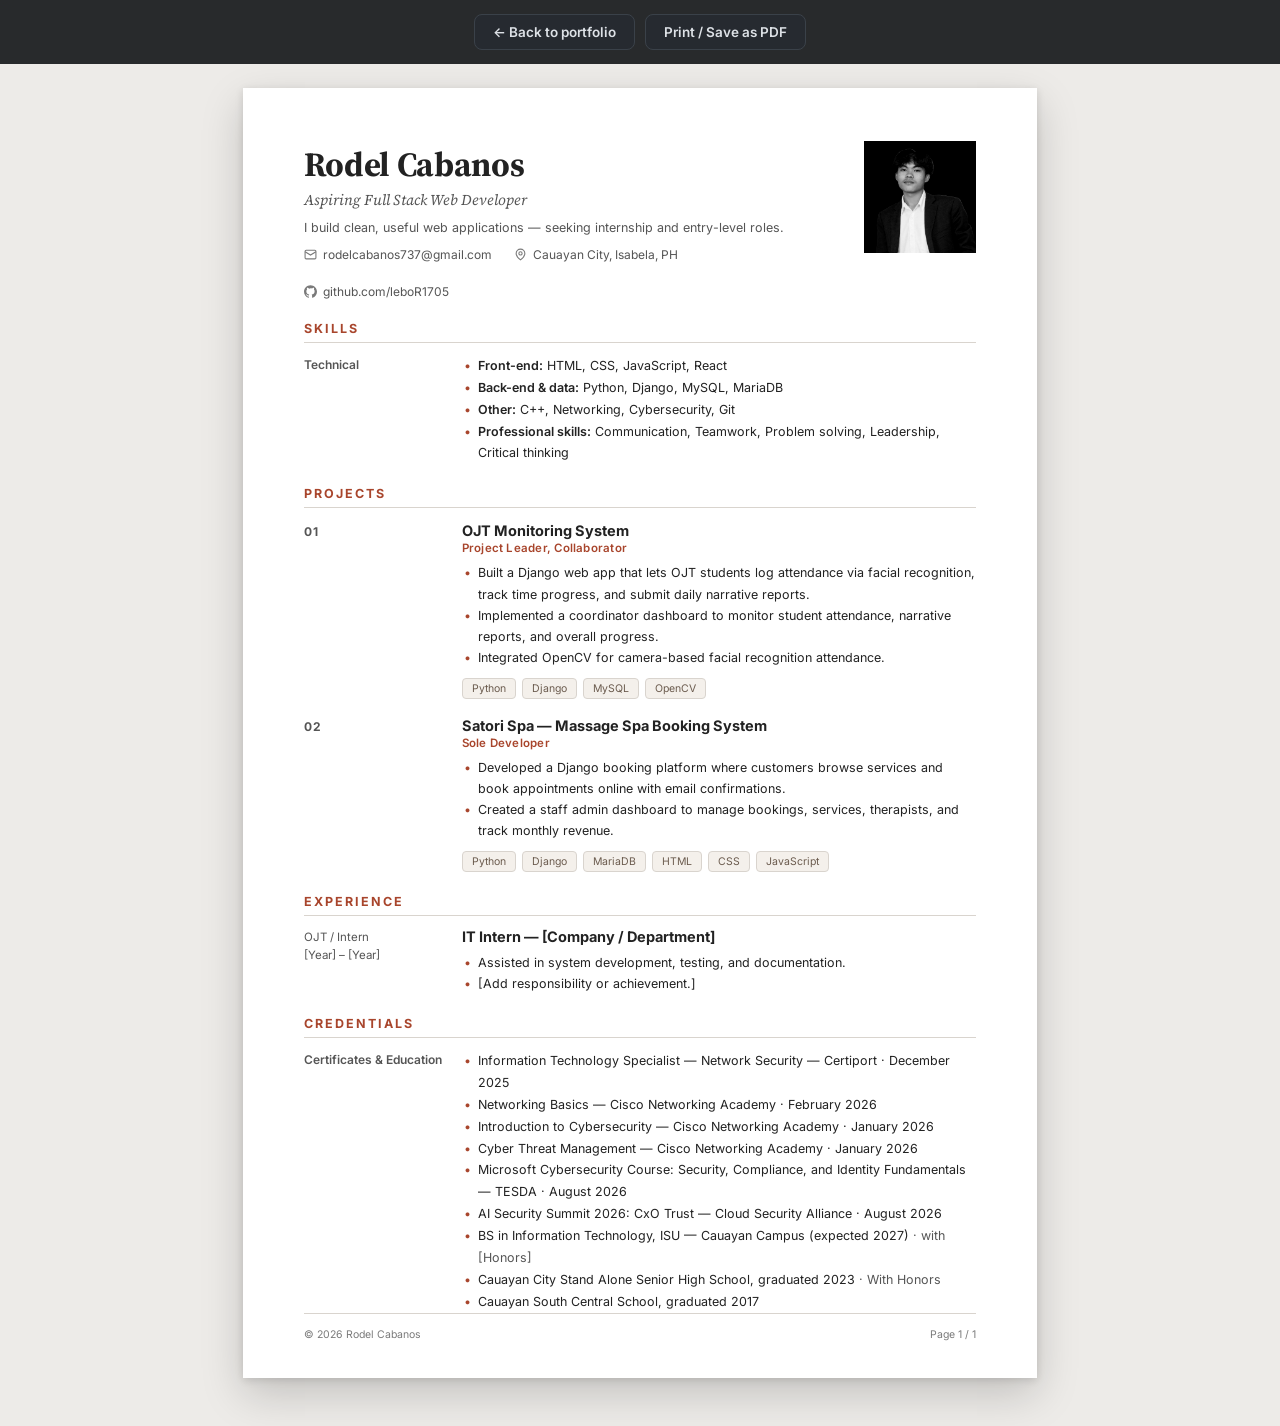
==== resume.html @ 364a410e "resume and so on" ====
<!DOCTYPE html>
<html lang="en">
<head>
<meta charset="UTF-8">
<title>Rodel Cabanos — Resume</title>
<meta name="robots" content="noindex">
<link rel="preconnect" href="https://fonts.googleapis.com">
<link rel="preconnect" href="https://fonts.gstatic.com" crossorigin>
<link href="https://fonts.googleapis.com/css2?family=Source+Serif+4:opsz,wght@8..60,600;8..60,700&family=Inter:wght@400;500;600;700&display=swap" rel="stylesheet">
<style>
  :root{
    --paper:#FFFFFF;
    --ink:#222222;
    --soft:#555555;
    --faint:#7A7A7A;
    --line:#D9D4CE;
    --accent:#A8452C;
    --chip-bg:#F4F0EB;
    --chip-ink:#6B5B4E;
  }
  *{margin:0; padding:0; box-sizing:border-box;}
  body{
    background:#EDEBE8;
    font-family:'Inter', Arial, sans-serif;
    color:var(--ink);
    -webkit-print-color-adjust:exact; print-color-adjust:exact;
  }

  /* ---------- toolbar (screen only) ---------- */
  .toolbar{
    position:sticky; top:0; z-index:10;
    display:flex; justify-content:center; gap:10px;
    padding:14px; background:rgba(23,25,28,.92); backdrop-filter:blur(6px);
  }
  .toolbar a, .toolbar button{
    font-family:'Inter', sans-serif; font-size:13.5px; font-weight:600;
    color:#DDE1E6; background:#262A30; border:1px solid #3A4149;
    padding:9px 18px; border-radius:8px; cursor:pointer; text-decoration:none;
    transition:border-color .2s ease, background .2s ease;
  }
  .toolbar a:hover, .toolbar button:hover{border-color:#7FA8D9; color:#FFFFFF;}

  /* ---------- paper ---------- */
  .paper{
    width:210mm; min-height:297mm; margin:24px auto 48px;
    background:var(--paper);
    box-shadow:0 2px 8px rgba(0,0,0,.12), 0 16px 40px rgba(0,0,0,.18);
    padding:14mm 16mm 10mm;
    display:flex; flex-direction:column;
  }

  /* ---------- header ---------- */
  .head{display:flex; justify-content:space-between; align-items:flex-start; gap:24px;}
  .head h1{
    font-family:'Source Serif 4', Georgia, serif;
    font-size:34px; font-weight:700; letter-spacing:-.01em;
  }
  .head .subtitle{
    font-family:'Source Serif 4', Georgia, serif;
    font-style:italic; font-size:15px; color:var(--soft); margin-top:2px;
  }
  .head .pitch{font-size:12.5px; color:var(--soft); margin-top:10px; max-width:88ch;}
  .head img{
    width:112px; height:112px; object-fit:cover;
    filter:grayscale(1) contrast(1.05);
  }
  .contact-row{
    display:flex; flex-wrap:wrap; gap:22px; margin-top:12px;
    font-size:12px; color:var(--soft);
  }
  .contact-row span{display:inline-flex; align-items:center; gap:6px;}
  .contact-row svg{width:13px; height:13px; color:var(--faint);}
  .contact-row a{color:var(--soft); text-decoration:none;}
  .contact-row a:hover{color:var(--accent);}

  /* ---------- sections ---------- */
  section{margin-top:22px;}
  h2{
    font-size:12.5px; font-weight:700; letter-spacing:.16em;
    text-transform:uppercase; color:var(--accent);
    padding-bottom:6px; border-bottom:1px solid var(--line);
  }
  .grid{display:grid; grid-template-columns:140px 1fr; gap:0 18px; margin-top:12px;}
  .grid .side{font-size:12px; font-weight:600; color:var(--soft); padding-top:2px;}

  /* skills */
  .skills li{
    list-style:none; position:relative; padding-left:16px;
    font-size:12.5px; line-height:1.75; color:var(--ink);
  }
  .skills li::before{
    content:"•"; position:absolute; left:2px; color:var(--accent);
  }
  .skills b{font-weight:600;}

  /* projects */
  .entry{margin-bottom:18px;}
  .entry:last-child{margin-bottom:0;}
  .proj-num{font-size:12px; font-weight:700; letter-spacing:.08em; color:var(--soft); padding-top:2px;}
  .entry h3{font-size:14.5px; font-weight:700;}
  .entry .role{font-size:11.5px; color:var(--accent); font-weight:600; margin-top:2px; letter-spacing:.02em;}
  .entry ul{margin-top:7px;}
  .entry li{
    list-style:none; position:relative; padding-left:16px;
    font-size:12.5px; line-height:1.7; color:var(--ink);
  }
  .entry li::before{content:"•"; position:absolute; left:2px; color:var(--accent);}
  .chips{display:flex; flex-wrap:wrap; gap:6px; margin-top:9px;}
  .chip{
    font-size:10.5px; color:var(--chip-ink); background:var(--chip-bg);
    border:1px solid var(--line); border-radius:4px; padding:3px 9px;
  }

  /* experience */
  .exp-side{font-size:11.5px; color:var(--soft); line-height:1.6;}

  /* credentials */
  .cred li{
    list-style:none; position:relative; padding-left:16px;
    font-size:12.5px; line-height:1.75;
  }
  .cred li::before{content:"•"; position:absolute; left:2px; color:var(--accent);}
  .cred span{color:var(--soft);}

  /* footer */
  .foot{
    margin-top:auto; padding-top:14px; border-top:1px solid var(--line);
    display:flex; justify-content:space-between;
    font-size:10.5px; color:var(--faint);
  }

  /* ---------- print ---------- */
  @media print{
    body{background:#FFFFFF;}
    .toolbar{display:none;}
    .paper{
      width:auto; min-height:auto; margin:0; box-shadow:none;
      padding:0;
    }
    @page{size:A4; margin:14mm 16mm 12mm;}
    section{break-inside:avoid;}
  }
  @media screen and (max-width:820px){
    .paper{width:100%; min-height:auto; margin:0;}
    .head{flex-direction:column-reverse;}
    .grid{grid-template-columns:1fr;}
    .grid .side{margin-bottom:4px;}
    .proj-num{display:none;}
  }
</style>
</head>
<body>

<div class="toolbar">
  <a href="index.html">← Back to portfolio</a>
  <button type="button" onclick="window.print()">Print / Save as PDF</button>
</div>

<div class="paper">

  <!-- HEADER -->
  <header class="head">
    <div>
      <h1>Rodel Cabanos</h1>
      <p class="subtitle">Aspiring Full Stack Web Developer</p>
      <p class="pitch">I build clean, useful web applications — seeking internship and entry-level roles.</p>
      <div class="contact-row">
        <span>
          <svg viewBox="0 0 24 24" fill="none" stroke="currentColor" stroke-width="2"><rect x="2" y="4" width="20" height="16" rx="2"/><path d="m22 7-10 6L2 7"/></svg>
          <a href="mailto:rodelcabanos737@gmail.com">rodelcabanos737@gmail.com</a>
        </span>
        <span>
          <svg viewBox="0 0 24 24" fill="none" stroke="currentColor" stroke-width="2"><path d="M20 10c0 6-8 12-8 12S4 16 4 10a8 8 0 0 1 16 0Z"/><circle cx="12" cy="10" r="3"/></svg>
          Cauayan City, Isabela, PH
        </span>
        <span>
          <svg viewBox="0 0 24 24" fill="currentColor"><path d="M12 .297c-6.63 0-12 5.373-12 12 0 5.303 3.438 9.8 8.205 11.385.6.113.82-.258.82-.577 0-.285-.01-1.04-.015-2.04-3.338.724-4.042-1.61-4.042-1.61C4.422 18.07 3.633 17.7 3.633 17.7c-1.087-.744.084-.729.084-.729 1.205.084 1.838 1.236 1.838 1.236 1.07 1.835 2.809 1.305 3.495.998.108-.776.417-1.305.76-1.605-2.665-.3-5.466-1.332-5.466-5.93 0-1.31.465-2.38 1.235-3.22-.135-.303-.54-1.523.105-3.176 0 0 1.005-.322 3.3 1.23.96.267 1.98.399 3-.405 1.02.006 2.04.138 3 .405 2.28-1.552 3.285-1.23 3.285-1.23.645 1.653.24 2.873.12 3.176.765.84 1.23 1.91 1.23 3.22 0 4.61-2.805 5.625-5.475 5.92.42.36.81 1.096.81 2.22 0 1.606-.015 2.896-.015 3.286 0 .315.21.69.825.57C20.565 22.092 24 17.592 24 12.297c0-6.627-5.373-12-12-12"/></svg>
          <a href="https://github.com/leboR1705" target="_blank" rel="noopener">github.com/leboR1705</a>
        </span>
      </div>
    </div>
    <img src="images/profile.jpg" alt="Rodel Cabanos">
  </header>

  <!-- SKILLS -->
  <section>
    <h2>Skills</h2>
    <div class="grid">
      <div class="side">Technical</div>
      <ul class="skills">
        <li><b>Front-end:</b> HTML, CSS, JavaScript, React</li>
        <li><b>Back-end &amp; data:</b> Python, Django, MySQL, MariaDB</li>
        <li><b>Other:</b> C++, Networking, Cybersecurity, Git</li>
        <li><b>Professional skills:</b> Communication, Teamwork, Problem solving, Leadership, Critical thinking</li>
      </ul>
    </div>
  </section>

  <!-- PROJECTS -->
  <section>
    <h2>Projects</h2>
    <div class="grid" style="margin-top:14px;">
      <div class="proj-num">01</div>
      <div class="entry">
        <h3>OJT Monitoring System</h3>
        <p class="role">Project Leader, Collaborator</p>
        <ul>
          <li>Built a Django web app that lets OJT students log attendance via facial recognition, track time progress, and submit daily narrative reports.</li>
          <li>Implemented a coordinator dashboard to monitor student attendance, narrative reports, and overall progress.</li>
          <li>Integrated OpenCV for camera-based facial recognition attendance.</li>
        </ul>
        <div class="chips">
          <span class="chip">Python</span><span class="chip">Django</span><span class="chip">MySQL</span><span class="chip">OpenCV</span>
        </div>
      </div>
      <div class="proj-num">02</div>
      <div class="entry">
        <h3>Satori Spa — Massage Spa Booking System</h3>
        <p class="role">Sole Developer</p>
        <ul>
          <li>Developed a Django booking platform where customers browse services and book appointments online with email confirmations.</li>
          <li>Created a staff admin dashboard to manage bookings, services, therapists, and track monthly revenue.</li>
        </ul>
        <div class="chips">
          <span class="chip">Python</span><span class="chip">Django</span><span class="chip">MariaDB</span><span class="chip">HTML</span><span class="chip">CSS</span><span class="chip">JavaScript</span>
        </div>
      </div>
    </div>
  </section>

  <!-- EXPERIENCE -->
  <section>
    <h2>Experience</h2>
    <div class="grid" style="margin-top:12px;">
      <div class="exp-side">OJT / Intern<br>[Year] – [Year]</div>
      <div class="entry">
        <h3>IT Intern — [Company / Department]</h3>
        <ul>
          <li>Assisted in system development, testing, and documentation.</li>
          <li>[Add responsibility or achievement.]</li>
        </ul>
      </div>
    </div>
  </section>

  <!-- CREDENTIALS -->
  <section>
    <h2>Credentials</h2>
    <div class="grid" style="margin-top:12px;">
      <div class="side">Certificates &amp; Education</div>
      <ul class="cred">
        <li>Information Technology Specialist — Network Security — Certiport · December 2025</li>
        <li>Networking Basics — Cisco Networking Academy · February 2026</li>
        <li>Introduction to Cybersecurity — Cisco Networking Academy · January 2026</li>
        <li>Cyber Threat Management — Cisco Networking Academy · January 2026</li>
        <li>Microsoft Cybersecurity Course: Security, Compliance, and Identity Fundamentals — TESDA · August 2026</li>
        <li>AI Security Summit 2026: CxO Trust — Cloud Security Alliance · August 2026</li>
        <li>BS in Information Technology, ISU — Cauayan Campus (expected 2027) <span>· with [Honors]</span></li>
        <li>Cauayan City Stand Alone Senior High School, graduated 2023 <span>· With Honors</span></li>
        <li>Cauayan South Central School, graduated 2017</li>
      </ul>
    </div>
  </section>

  <footer class="foot">
    <span>© <span id="year">2026</span> Rodel Cabanos</span>
    <span>Page 1 / 1</span>
  </footer>

</div>

<script>
  document.getElementById('year').textContent = new Date().getFullYear();
</script>
</body>
</html>
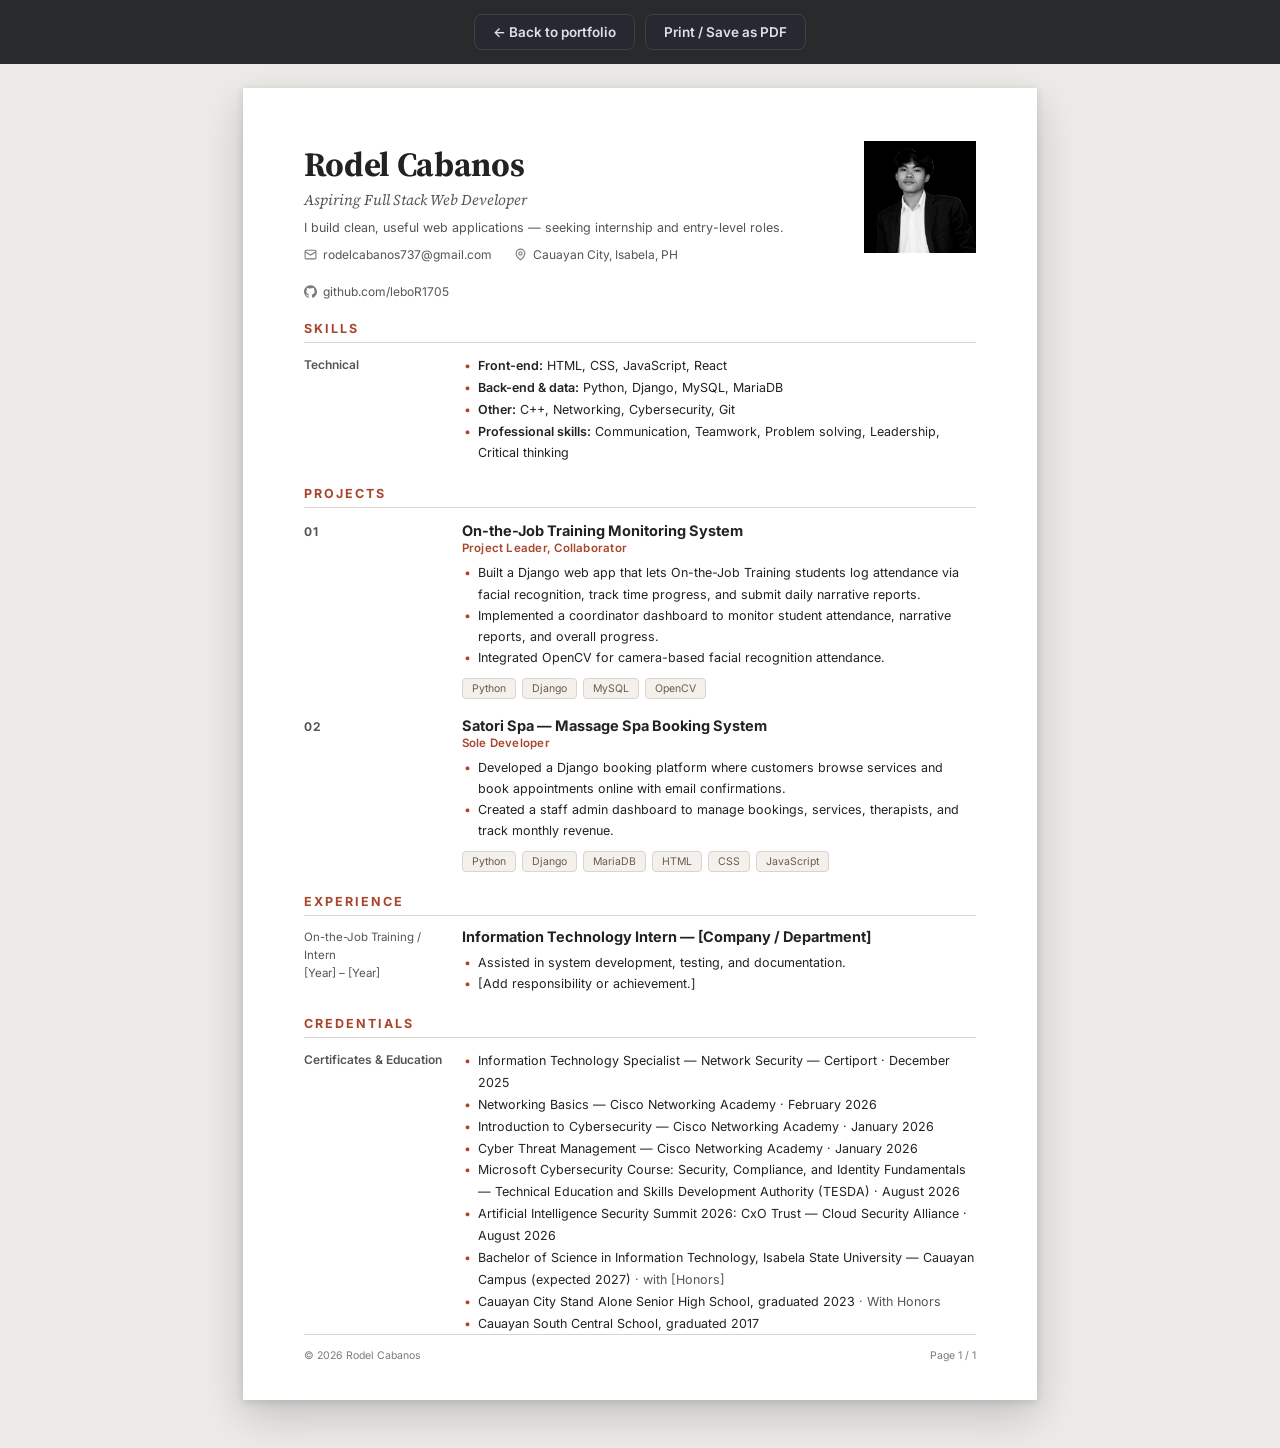
==== commit 9fe043f9: "skskskkskskks" ====
--- a/resume.html
+++ b/resume.html
@@ -202,10 +202,10 @@
     <div class="grid" style="margin-top:14px;">
       <div class="proj-num">01</div>
       <div class="entry">
-        <h3>OJT Monitoring System</h3>
+        <h3>On-the-Job Training Monitoring System</h3>
         <p class="role">Project Leader, Collaborator</p>
         <ul>
-          <li>Built a Django web app that lets OJT students log attendance via facial recognition, track time progress, and submit daily narrative reports.</li>
+          <li>Built a Django web app that lets On-the-Job Training students log attendance via facial recognition, track time progress, and submit daily narrative reports.</li>
           <li>Implemented a coordinator dashboard to monitor student attendance, narrative reports, and overall progress.</li>
           <li>Integrated OpenCV for camera-based facial recognition attendance.</li>
         </ul>
@@ -232,9 +232,9 @@
   <section>
     <h2>Experience</h2>
     <div class="grid" style="margin-top:12px;">
-      <div class="exp-side">OJT / Intern<br>[Year] – [Year]</div>
+      <div class="exp-side">On-the-Job Training / Intern<br>[Year] – [Year]</div>
       <div class="entry">
-        <h3>IT Intern — [Company / Department]</h3>
+        <h3>Information Technology Intern — [Company / Department]</h3>
         <ul>
           <li>Assisted in system development, testing, and documentation.</li>
           <li>[Add responsibility or achievement.]</li>
@@ -253,9 +253,9 @@
         <li>Networking Basics — Cisco Networking Academy · February 2026</li>
         <li>Introduction to Cybersecurity — Cisco Networking Academy · January 2026</li>
         <li>Cyber Threat Management — Cisco Networking Academy · January 2026</li>
-        <li>Microsoft Cybersecurity Course: Security, Compliance, and Identity Fundamentals — TESDA · August 2026</li>
-        <li>AI Security Summit 2026: CxO Trust — Cloud Security Alliance · August 2026</li>
-        <li>BS in Information Technology, ISU — Cauayan Campus (expected 2027) <span>· with [Honors]</span></li>
+        <li>Microsoft Cybersecurity Course: Security, Compliance, and Identity Fundamentals — Technical Education and Skills Development Authority (TESDA) · August 2026</li>
+        <li>Artificial Intelligence Security Summit 2026: CxO Trust — Cloud Security Alliance · August 2026</li>
+        <li>Bachelor of Science in Information Technology, Isabela State University — Cauayan Campus (expected 2027) <span>· with [Honors]</span></li>
         <li>Cauayan City Stand Alone Senior High School, graduated 2023 <span>· With Honors</span></li>
         <li>Cauayan South Central School, graduated 2017</li>
       </ul>
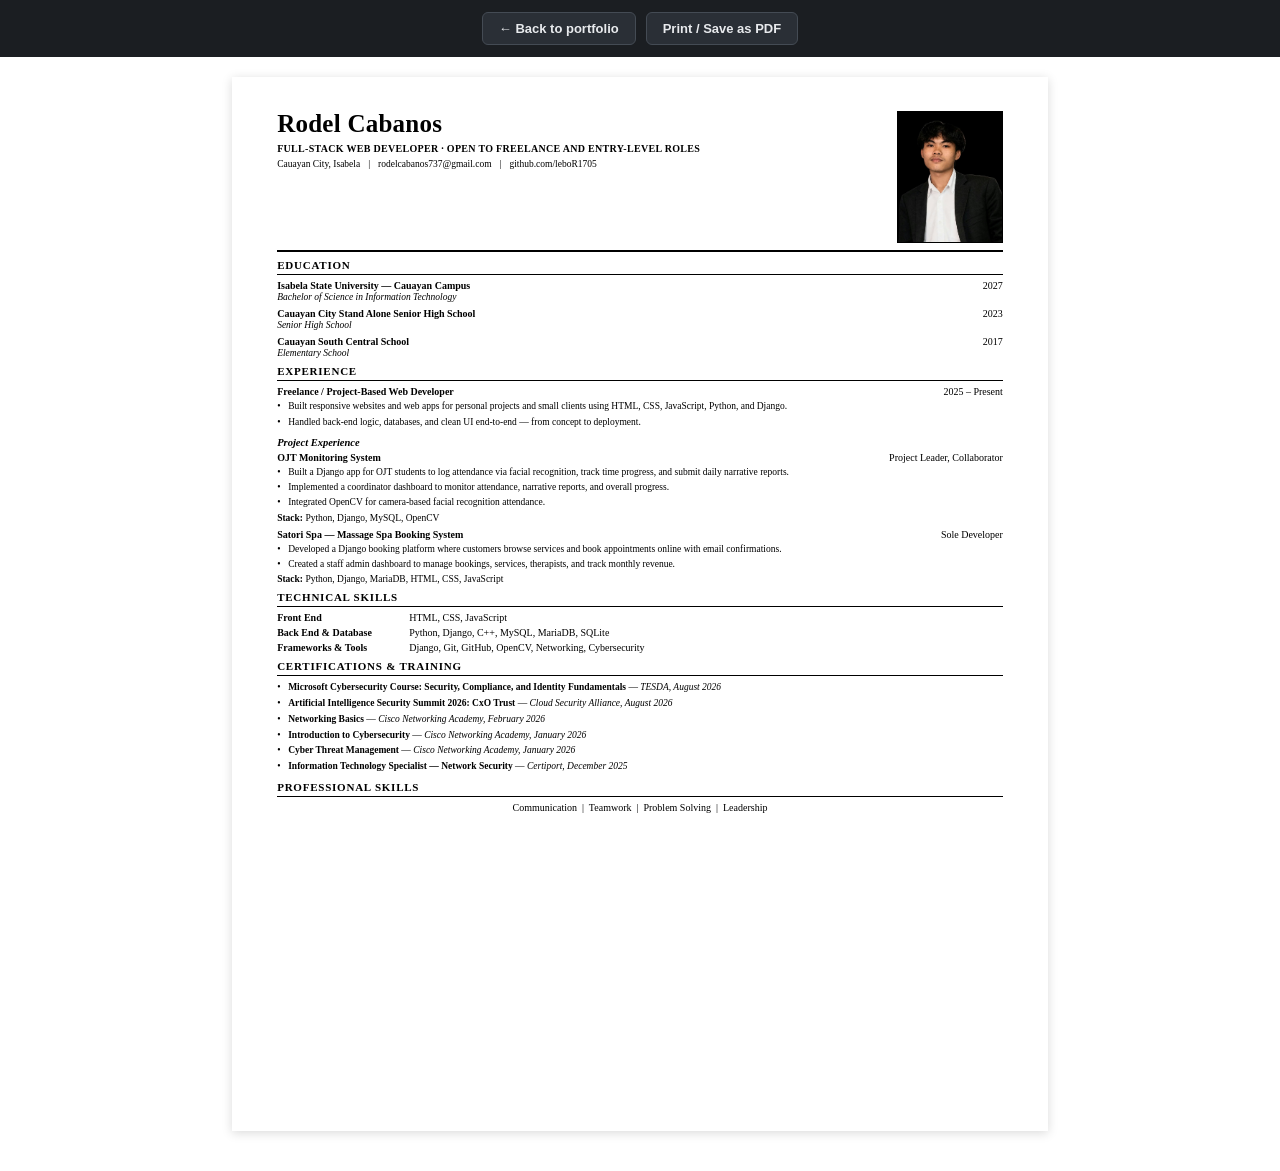
==== commit 1dd66677: "dddddddddddddd" ====
--- a/resume.html
+++ b/resume.html
@@ -4,148 +4,163 @@
 <meta charset="UTF-8">
 <title>Rodel Cabanos — Resume</title>
 <meta name="robots" content="noindex">
-<link rel="preconnect" href="https://fonts.googleapis.com">
-<link rel="preconnect" href="https://fonts.gstatic.com" crossorigin>
-<link href="https://fonts.googleapis.com/css2?family=Source+Serif+4:opsz,wght@8..60,600;8..60,700&family=Inter:wght@400;500;600;700&display=swap" rel="stylesheet">
 <style>
-  :root{
-    --paper:#FFFFFF;
-    --ink:#222222;
-    --soft:#555555;
-    --faint:#7A7A7A;
-    --line:#D9D4CE;
-    --accent:#A8452C;
-    --chip-bg:#F4F0EB;
-    --chip-ink:#6B5B4E;
-  }
   *{margin:0; padding:0; box-sizing:border-box;}
   body{
-    background:#EDEBE8;
-    font-family:'Inter', Arial, sans-serif;
-    color:var(--ink);
+    font-family:'Times New Roman', Times, serif;
+    color:#000;
+    background:#fff;
     -webkit-print-color-adjust:exact; print-color-adjust:exact;
   }
 
-  /* ---------- toolbar (screen only) ---------- */
   .toolbar{
     position:sticky; top:0; z-index:10;
     display:flex; justify-content:center; gap:10px;
-    padding:14px; background:rgba(23,25,28,.92); backdrop-filter:blur(6px);
+    padding:12px; background:#1b1e22;
+    font-family:Arial, sans-serif;
   }
   .toolbar a, .toolbar button{
-    font-family:'Inter', sans-serif; font-size:13.5px; font-weight:600;
-    color:#DDE1E6; background:#262A30; border:1px solid #3A4149;
-    padding:9px 18px; border-radius:8px; cursor:pointer; text-decoration:none;
-    transition:border-color .2s ease, background .2s ease;
-  }
-  .toolbar a:hover, .toolbar button:hover{border-color:#7FA8D9; color:#FFFFFF;}
-
-  /* ---------- paper ---------- */
+    font-family:Arial, sans-serif; font-size:13px; font-weight:600;
+    color:#e8eaed; background:#2a2f36; border:1px solid #444b54;
+    padding:8px 16px; border-radius:6px; cursor:pointer; text-decoration:none;
+  }
+  .toolbar a:hover, .toolbar button:hover{border-color:#9ecbff; color:#fff;}
+
   .paper{
-    width:210mm; min-height:297mm; margin:24px auto 48px;
-    background:var(--paper);
-    box-shadow:0 2px 8px rgba(0,0,0,.12), 0 16px 40px rgba(0,0,0,.18);
-    padding:14mm 16mm 10mm;
-    display:flex; flex-direction:column;
-  }
-
-  /* ---------- header ---------- */
-  .head{display:flex; justify-content:space-between; align-items:flex-start; gap:24px;}
+    width:216mm; height:279mm; overflow:hidden;
+    margin:20px auto 40px;
+    padding:9mm 12mm 7mm;
+    background:#fff;
+    box-shadow:0 2px 10px rgba(0,0,0,.15);
+  }
+
+  /* header */
+  .head{
+    display:flex; justify-content:space-between; align-items:flex-start; gap:16px;
+  }
+  .head-text{flex:1;}
   .head h1{
-    font-family:'Source Serif 4', Georgia, serif;
-    font-size:34px; font-weight:700; letter-spacing:-.01em;
-  }
-  .head .subtitle{
-    font-family:'Source Serif 4', Georgia, serif;
-    font-style:italic; font-size:15px; color:var(--soft); margin-top:2px;
-  }
-  .head .pitch{font-size:12.5px; color:var(--soft); margin-top:10px; max-width:88ch;}
-  .head img{
-    width:112px; height:112px; object-fit:cover;
-    filter:grayscale(1) contrast(1.05);
-  }
-  .contact-row{
-    display:flex; flex-wrap:wrap; gap:22px; margin-top:12px;
-    font-size:12px; color:var(--soft);
-  }
-  .contact-row span{display:inline-flex; align-items:center; gap:6px;}
-  .contact-row svg{width:13px; height:13px; color:var(--faint);}
-  .contact-row a{color:var(--soft); text-decoration:none;}
-  .contact-row a:hover{color:var(--accent);}
-
-  /* ---------- sections ---------- */
-  section{margin-top:22px;}
+    font-size:25px; font-weight:700; letter-spacing:.01em;
+    color:#000; line-height:1.05;
+  }
+  .head .title{
+    font-size:10px; font-weight:700; letter-spacing:.03em;
+    text-transform:uppercase; margin-top:6px; color:#000;
+  }
+  .head .contact{
+    font-size:9.5px; color:#000; margin-top:5px;
+    display:flex; flex-wrap:wrap; gap:2px 0;
+  }
+  .head .contact span, .head .contact a{color:#000; text-decoration:none;}
+  .head .contact .sep{margin:0 8px; color:#000;}
+  .head-photo{
+    width:28mm; height:35mm; border:1px solid #000;
+    flex-shrink:0; overflow:hidden;
+  }
+  .head-photo img{width:100%; height:100%; object-fit:cover; object-position:center top; display:block;}
+
+  .rule-double{
+    border:0; border-top:2.5px double #000;
+    margin:7px 0 0;
+  }
+
+  /* sections */
+  section{margin-top:7px;}
   h2{
-    font-size:12.5px; font-weight:700; letter-spacing:.16em;
-    text-transform:uppercase; color:var(--accent);
-    padding-bottom:6px; border-bottom:1px solid var(--line);
-  }
-  .grid{display:grid; grid-template-columns:140px 1fr; gap:0 18px; margin-top:12px;}
-  .grid .side{font-size:12px; font-weight:600; color:var(--soft); padding-top:2px;}
-
-  /* skills */
-  .skills li{
-    list-style:none; position:relative; padding-left:16px;
-    font-size:12.5px; line-height:1.75; color:var(--ink);
-  }
-  .skills li::before{
-    content:"•"; position:absolute; left:2px; color:var(--accent);
-  }
-  .skills b{font-weight:600;}
-
-  /* projects */
-  .entry{margin-bottom:18px;}
+    font-size:11px; font-weight:700; letter-spacing:.07em;
+    text-transform:uppercase; color:#000;
+    margin-bottom:3px;
+  }
+  .sec-rule{
+    border:0; border-top:1px solid #000;
+    margin:0 0 5px;
+  }
+
+  .row{
+    display:flex; justify-content:space-between; align-items:baseline;
+    gap:10px; font-size:10px;
+  }
+  .row .left{font-weight:700; color:#000;}
+  .row .right{font-weight:400; color:#000; white-space:nowrap;}
+  .sub{
+    font-style:italic; font-size:9.5px; color:#000;
+    margin:1px 0 0;
+  }
+  ul.bullets{
+    margin:3px 0 0; padding:0;
+    list-style:none;
+  }
+  ul.bullets li{
+    font-size:9.5px; line-height:1.4; color:#000;
+    padding-left:11px; position:relative; margin-bottom:2px;
+  }
+  ul.bullets li::before{
+    content:"•"; position:absolute; left:0; color:#000;
+  }
+  .stack{
+    font-size:9.5px; margin:3px 0 0; color:#000;
+  }
+  .entry{margin-bottom:6px;}
   .entry:last-child{margin-bottom:0;}
-  .proj-num{font-size:12px; font-weight:700; letter-spacing:.08em; color:var(--soft); padding-top:2px;}
-  .entry h3{font-size:14.5px; font-weight:700;}
-  .entry .role{font-size:11.5px; color:var(--accent); font-weight:600; margin-top:2px; letter-spacing:.02em;}
-  .entry ul{margin-top:7px;}
-  .entry li{
-    list-style:none; position:relative; padding-left:16px;
-    font-size:12.5px; line-height:1.7; color:var(--ink);
-  }
-  .entry li::before{content:"•"; position:absolute; left:2px; color:var(--accent);}
-  .chips{display:flex; flex-wrap:wrap; gap:6px; margin-top:9px;}
-  .chip{
-    font-size:10.5px; color:var(--chip-ink); background:var(--chip-bg);
-    border:1px solid var(--line); border-radius:4px; padding:3px 9px;
-  }
-
-  /* experience */
-  .exp-side{font-size:11.5px; color:var(--soft); line-height:1.6;}
-
-  /* credentials */
-  .cred li{
-    list-style:none; position:relative; padding-left:16px;
-    font-size:12.5px; line-height:1.75;
-  }
-  .cred li::before{content:"•"; position:absolute; left:2px; color:var(--accent);}
-  .cred span{color:var(--soft);}
-
-  /* footer */
-  .foot{
-    margin-top:auto; padding-top:14px; border-top:1px solid var(--line);
-    display:flex; justify-content:space-between;
-    font-size:10.5px; color:var(--faint);
-  }
-
-  /* ---------- print ---------- */
+  .proj-head{
+    display:flex; justify-content:space-between; align-items:baseline; gap:10px;
+    font-size:10px;
+  }
+  .proj-head .name{font-weight:700;}
+  .proj-head .when{font-weight:400; white-space:nowrap;}
+  .proj-subhead{
+    font-style:italic; font-size:10.5px; font-weight:700;
+    color:#000; margin:8px 0 4px;
+  }
+
+  /* skills table */
+  .skills-table{
+    display:grid; grid-template-columns:120px 1fr; gap:4px 12px;
+    font-size:10px;
+  }
+  .skills-table .label{font-weight:700; color:#000;}
+  .skills-table .value{color:#000;}
+
+  /* certs */
+  ul.certs{
+    margin:0; padding:0; list-style:none;
+  }
+  ul.certs li{
+    font-size:9.5px; line-height:1.45; color:#000;
+    padding-left:11px; position:relative; margin-bottom:2px;
+  }
+  ul.certs li::before{
+    content:"•"; position:absolute; left:0; color:#000;
+  }
+  ul.certs li b{font-weight:700; color:#000;}
+  ul.certs li i{font-style:italic;}
+
+  .pro-skills{
+    font-size:10px; text-align:center; color:#000;
+    margin-top:1px;
+  }
+
   @media print{
-    body{background:#FFFFFF;}
     .toolbar{display:none;}
     .paper{
-      width:auto; min-height:auto; margin:0; box-shadow:none;
+      width:100%; height:auto; min-height:0; overflow:visible;
+      margin:0; box-shadow:none;
       padding:0;
     }
-    @page{size:A4; margin:14mm 16mm 12mm;}
-    section{break-inside:avoid;}
-  }
-  @media screen and (max-width:820px){
-    .paper{width:100%; min-height:auto; margin:0;}
-    .head{flex-direction:column-reverse;}
-    .grid{grid-template-columns:1fr;}
-    .grid .side{margin-bottom:4px;}
-    .proj-num{display:none;}
+    @page{
+      size:letter;
+      margin:9mm 12mm 7mm;
+    }
+    section{break-inside:avoid; break-after:avoid;}
+    .head, .rule-double{break-after:avoid;}
+  }
+  @media screen and (max-width:800px){
+    .paper{width:100%; height:auto; overflow:visible; margin:0; padding:16px;}
+    .head{flex-direction:column-reverse; align-items:center;}
+    .head-text{text-align:center;}
+    .head .contact{justify-content:center;}
+    .skills-table{grid-template-columns:1fr;}
+    .pro-skills{text-align:left;}
   }
 </style>
 </head>
@@ -158,119 +173,125 @@
 
 <div class="paper">
 
-  <!-- HEADER -->
   <header class="head">
-    <div>
+    <div class="head-text">
       <h1>Rodel Cabanos</h1>
-      <p class="subtitle">Aspiring Full Stack Web Developer</p>
-      <p class="pitch">I build clean, useful web applications — seeking internship and entry-level roles.</p>
-      <div class="contact-row">
-        <span>
-          <svg viewBox="0 0 24 24" fill="none" stroke="currentColor" stroke-width="2"><rect x="2" y="4" width="20" height="16" rx="2"/><path d="m22 7-10 6L2 7"/></svg>
-          <a href="mailto:rodelcabanos737@gmail.com">rodelcabanos737@gmail.com</a>
-        </span>
-        <span>
-          <svg viewBox="0 0 24 24" fill="none" stroke="currentColor" stroke-width="2"><path d="M20 10c0 6-8 12-8 12S4 16 4 10a8 8 0 0 1 16 0Z"/><circle cx="12" cy="10" r="3"/></svg>
-          Cauayan City, Isabela, PH
-        </span>
-        <span>
-          <svg viewBox="0 0 24 24" fill="currentColor"><path d="M12 .297c-6.63 0-12 5.373-12 12 0 5.303 3.438 9.8 8.205 11.385.6.113.82-.258.82-.577 0-.285-.01-1.04-.015-2.04-3.338.724-4.042-1.61-4.042-1.61C4.422 18.07 3.633 17.7 3.633 17.7c-1.087-.744.084-.729.084-.729 1.205.084 1.838 1.236 1.838 1.236 1.07 1.835 2.809 1.305 3.495.998.108-.776.417-1.305.76-1.605-2.665-.3-5.466-1.332-5.466-5.93 0-1.31.465-2.38 1.235-3.22-.135-.303-.54-1.523.105-3.176 0 0 1.005-.322 3.3 1.23.96.267 1.98.399 3-.405 1.02.006 2.04.138 3 .405 2.28-1.552 3.285-1.23 3.285-1.23.645 1.653.24 2.873.12 3.176.765.84 1.23 1.91 1.23 3.22 0 4.61-2.805 5.625-5.475 5.92.42.36.81 1.096.81 2.22 0 1.606-.015 2.896-.015 3.286 0 .315.21.69.825.57C20.565 22.092 24 17.592 24 12.297c0-6.627-5.373-12-12-12"/></svg>
-          <a href="https://github.com/leboR1705" target="_blank" rel="noopener">github.com/leboR1705</a>
-        </span>
-      </div>
-    </div>
-    <img src="images/profile.jpg" alt="Rodel Cabanos">
+      <p class="title">Full-Stack Web Developer · Open to Freelance and Entry-Level Roles</p>
+      <div class="contact">
+        <span>Cauayan City, Isabela</span>
+        <span class="sep">|</span>
+        <a href="mailto:rodelcabanos737@gmail.com">rodelcabanos737@gmail.com</a>
+        <span class="sep">|</span>
+        <a href="https://github.com/leboR1705" target="_blank" rel="noopener">github.com/leboR1705</a>
+      </div>
+    </div>
+    <div class="head-photo">
+      <img src="images/profile.jpg" alt="Rodel Cabanos">
+    </div>
   </header>
 
-  <!-- SKILLS -->
-  <section>
-    <h2>Skills</h2>
-    <div class="grid">
-      <div class="side">Technical</div>
-      <ul class="skills">
-        <li><b>Front-end:</b> HTML, CSS, JavaScript, React</li>
-        <li><b>Back-end &amp; data:</b> Python, Django, MySQL, MariaDB</li>
-        <li><b>Other:</b> C++, Networking, Cybersecurity, Git</li>
-        <li><b>Professional skills:</b> Communication, Teamwork, Problem solving, Leadership, Critical thinking</li>
+  <hr class="rule-double">
+
+  <section>
+    <h2>Education</h2>
+    <hr class="sec-rule">
+    <div class="entry">
+      <div class="row">
+        <span class="left">Isabela State University — Cauayan Campus</span>
+        <span class="right">2027</span>
+      </div>
+      <p class="sub">Bachelor of Science in Information Technology</p>
+    </div>
+    <div class="entry">
+      <div class="row">
+        <span class="left">Cauayan City Stand Alone Senior High School</span>
+        <span class="right">2023</span>
+      </div>
+      <p class="sub">Senior High School</p>
+    </div>
+    <div class="entry">
+      <div class="row">
+        <span class="left">Cauayan South Central School</span>
+        <span class="right">2017</span>
+      </div>
+      <p class="sub">Elementary School</p>
+    </div>
+  </section>
+
+  <section>
+    <h2>Experience</h2>
+    <hr class="sec-rule">
+    <div class="entry">
+      <div class="row">
+        <span class="left">Freelance / Project-Based Web Developer</span>
+        <span class="right">2025 – Present</span>
+      </div>
+      <ul class="bullets">
+        <li>Built responsive websites and web apps for personal projects and small clients using HTML, CSS, JavaScript, Python, and Django.</li>
+        <li>Handled back-end logic, databases, and clean UI end-to-end — from concept to deployment.</li>
       </ul>
     </div>
-  </section>
-
-  <!-- PROJECTS -->
-  <section>
-    <h2>Projects</h2>
-    <div class="grid" style="margin-top:14px;">
-      <div class="proj-num">01</div>
-      <div class="entry">
-        <h3>On-the-Job Training Monitoring System</h3>
-        <p class="role">Project Leader, Collaborator</p>
-        <ul>
-          <li>Built a Django web app that lets On-the-Job Training students log attendance via facial recognition, track time progress, and submit daily narrative reports.</li>
-          <li>Implemented a coordinator dashboard to monitor student attendance, narrative reports, and overall progress.</li>
-          <li>Integrated OpenCV for camera-based facial recognition attendance.</li>
-        </ul>
-        <div class="chips">
-          <span class="chip">Python</span><span class="chip">Django</span><span class="chip">MySQL</span><span class="chip">OpenCV</span>
-        </div>
-      </div>
-      <div class="proj-num">02</div>
-      <div class="entry">
-        <h3>Satori Spa — Massage Spa Booking System</h3>
-        <p class="role">Sole Developer</p>
-        <ul>
-          <li>Developed a Django booking platform where customers browse services and book appointments online with email confirmations.</li>
-          <li>Created a staff admin dashboard to manage bookings, services, therapists, and track monthly revenue.</li>
-        </ul>
-        <div class="chips">
-          <span class="chip">Python</span><span class="chip">Django</span><span class="chip">MariaDB</span><span class="chip">HTML</span><span class="chip">CSS</span><span class="chip">JavaScript</span>
-        </div>
-      </div>
-    </div>
-  </section>
-
-  <!-- EXPERIENCE -->
-  <section>
-    <h2>Experience</h2>
-    <div class="grid" style="margin-top:12px;">
-      <div class="exp-side">On-the-Job Training / Intern<br>[Year] – [Year]</div>
-      <div class="entry">
-        <h3>Information Technology Intern — [Company / Department]</h3>
-        <ul>
-          <li>Assisted in system development, testing, and documentation.</li>
-          <li>[Add responsibility or achievement.]</li>
-        </ul>
-      </div>
-    </div>
-  </section>
-
-  <!-- CREDENTIALS -->
-  <section>
-    <h2>Credentials</h2>
-    <div class="grid" style="margin-top:12px;">
-      <div class="side">Certificates &amp; Education</div>
-      <ul class="cred">
-        <li>Information Technology Specialist — Network Security — Certiport · December 2025</li>
-        <li>Networking Basics — Cisco Networking Academy · February 2026</li>
-        <li>Introduction to Cybersecurity — Cisco Networking Academy · January 2026</li>
-        <li>Cyber Threat Management — Cisco Networking Academy · January 2026</li>
-        <li>Microsoft Cybersecurity Course: Security, Compliance, and Identity Fundamentals — Technical Education and Skills Development Authority (TESDA) · August 2026</li>
-        <li>Artificial Intelligence Security Summit 2026: CxO Trust — Cloud Security Alliance · August 2026</li>
-        <li>Bachelor of Science in Information Technology, Isabela State University — Cauayan Campus (expected 2027) <span>· with [Honors]</span></li>
-        <li>Cauayan City Stand Alone Senior High School, graduated 2023 <span>· With Honors</span></li>
-        <li>Cauayan South Central School, graduated 2017</li>
+
+    <p class="proj-subhead">Project Experience</p>
+
+    <div class="entry">
+      <div class="proj-head">
+        <span class="name">OJT Monitoring System</span>
+        <span class="when">Project Leader, Collaborator</span>
+      </div>
+      <ul class="bullets">
+        <li>Built a Django app for OJT students to log attendance via facial recognition, track time progress, and submit daily narrative reports.</li>
+        <li>Implemented a coordinator dashboard to monitor attendance, narrative reports, and overall progress.</li>
+        <li>Integrated OpenCV for camera-based facial recognition attendance.</li>
       </ul>
-    </div>
-  </section>
-
-  <footer class="foot">
-    <span>© <span id="year">2026</span> Rodel Cabanos</span>
-    <span>Page 1 / 1</span>
-  </footer>
+      <p class="stack"><b>Stack:</b> Python, Django, MySQL, OpenCV</p>
+    </div>
+
+    <div class="entry">
+      <div class="proj-head">
+        <span class="name">Satori Spa — Massage Spa Booking System</span>
+        <span class="when">Sole Developer</span>
+      </div>
+      <ul class="bullets">
+        <li>Developed a Django booking platform where customers browse services and book appointments online with email confirmations.</li>
+        <li>Created a staff admin dashboard to manage bookings, services, therapists, and track monthly revenue.</li>
+      </ul>
+      <p class="stack"><b>Stack:</b> Python, Django, MariaDB, HTML, CSS, JavaScript</p>
+    </div>
+  </section>
+
+  <section>
+    <h2>Technical Skills</h2>
+    <hr class="sec-rule">
+    <div class="skills-table">
+      <span class="label">Front End</span>
+      <span class="value">HTML, CSS, JavaScript</span>
+      <span class="label">Back End &amp; Database</span>
+      <span class="value">Python, Django, C++, MySQL, MariaDB, SQLite</span>
+      <span class="label">Frameworks &amp; Tools</span>
+      <span class="value">Django, Git, GitHub, OpenCV, Networking, Cybersecurity</span>
+    </div>
+  </section>
+
+  <section>
+    <h2>Certifications &amp; Training</h2>
+    <hr class="sec-rule">
+    <ul class="certs">
+      <li><b>Microsoft Cybersecurity Course: Security, Compliance, and Identity Fundamentals</b> — <i>TESDA, August 2026</i></li>
+      <li><b>Artificial Intelligence Security Summit 2026: CxO Trust</b> — <i>Cloud Security Alliance, August 2026</i></li>
+      <li><b>Networking Basics</b> — <i>Cisco Networking Academy, February 2026</i></li>
+      <li><b>Introduction to Cybersecurity</b> — <i>Cisco Networking Academy, January 2026</i></li>
+      <li><b>Cyber Threat Management</b> — <i>Cisco Networking Academy, January 2026</i></li>
+      <li><b>Information Technology Specialist — Network Security</b> — <i>Certiport, December 2025</i></li>
+    </ul>
+  </section>
+
+  <section>
+    <h2>Professional Skills</h2>
+    <hr class="sec-rule">
+    <p class="pro-skills">Communication &nbsp;|&nbsp; Teamwork &nbsp;|&nbsp; Problem Solving &nbsp;|&nbsp; Leadership</p>
+  </section>
 
 </div>
-
-<script>
-  document.getElementById('year').textContent = new Date().getFullYear();
-</script>
 </body>
 </html>
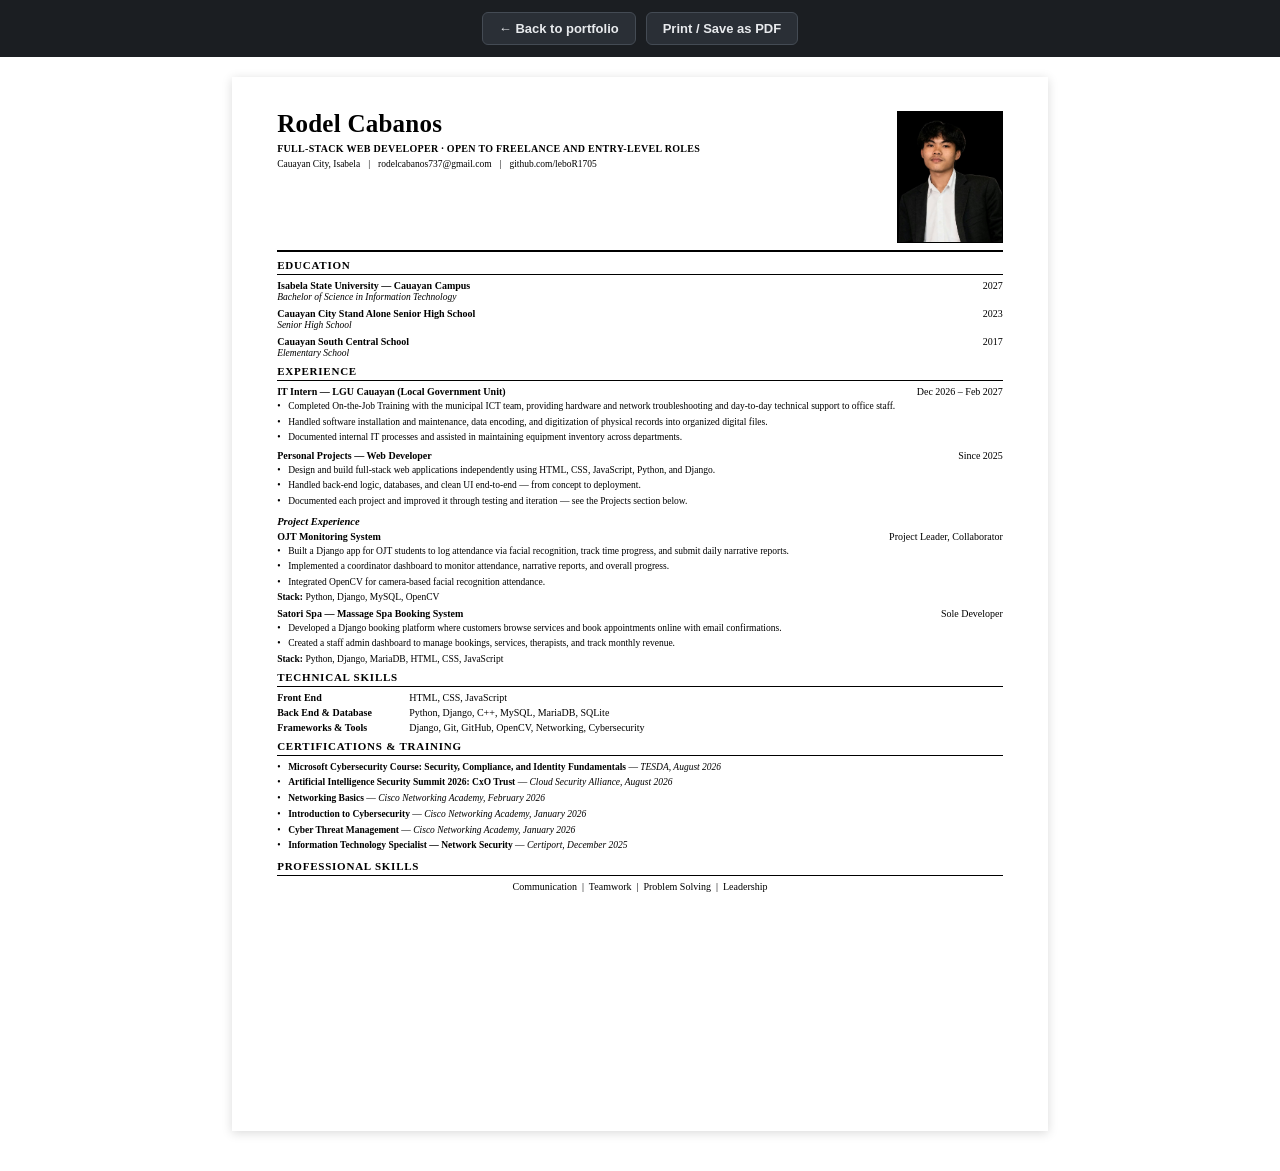
==== commit 99773a34: "ggggggggggggg" ====
--- a/resume.html
+++ b/resume.html
@@ -223,12 +223,25 @@
     <hr class="sec-rule">
     <div class="entry">
       <div class="row">
-        <span class="left">Freelance / Project-Based Web Developer</span>
-        <span class="right">2025 – Present</span>
+        <span class="left">IT Intern — LGU Cauayan (Local Government Unit)</span>
+        <span class="right">Dec 2026 – Feb 2027</span>
       </div>
       <ul class="bullets">
-        <li>Built responsive websites and web apps for personal projects and small clients using HTML, CSS, JavaScript, Python, and Django.</li>
+        <li>Completed On-the-Job Training with the municipal ICT team, providing hardware and network troubleshooting and day-to-day technical support to office staff.</li>
+        <li>Handled software installation and maintenance, data encoding, and digitization of physical records into organized digital files.</li>
+        <li>Documented internal IT processes and assisted in maintaining equipment inventory across departments.</li>
+      </ul>
+    </div>
+
+    <div class="entry">
+      <div class="row">
+        <span class="left">Personal Projects — Web Developer</span>
+        <span class="right">Since 2025</span>
+      </div>
+      <ul class="bullets">
+        <li>Design and build full-stack web applications independently using HTML, CSS, JavaScript, Python, and Django.</li>
         <li>Handled back-end logic, databases, and clean UI end-to-end — from concept to deployment.</li>
+        <li>Documented each project and improved it through testing and iteration — see the Projects section below.</li>
       </ul>
     </div>
 
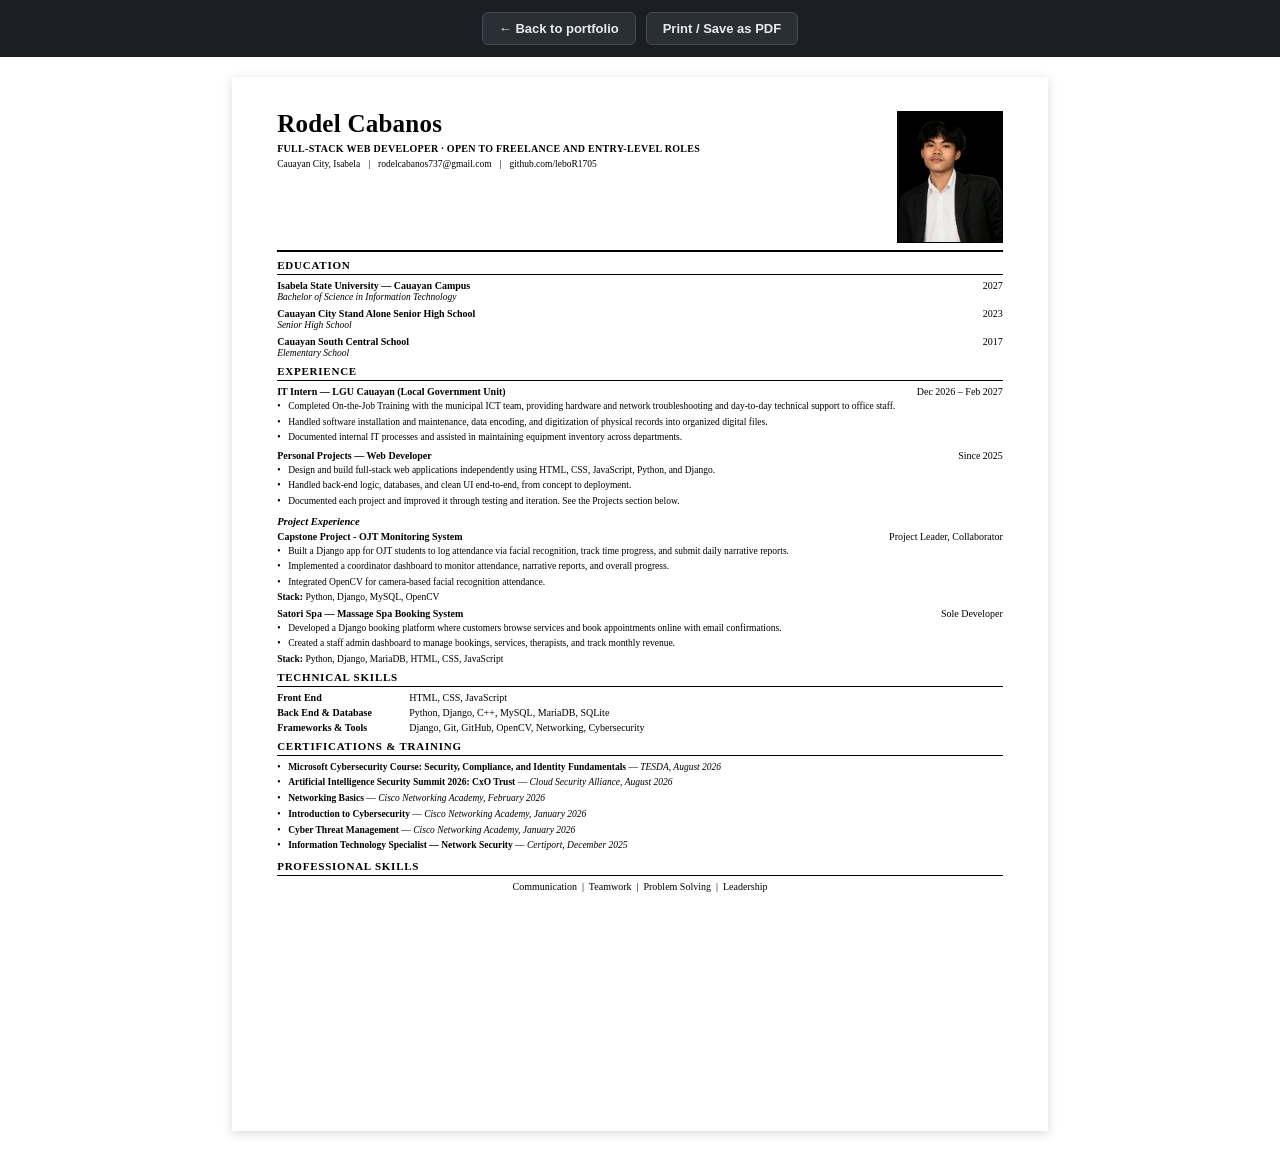
==== commit 3b2066d9: "hhhhhhhhhhhhhhhh" ====
--- a/resume.html
+++ b/resume.html
@@ -240,8 +240,8 @@
       </div>
       <ul class="bullets">
         <li>Design and build full-stack web applications independently using HTML, CSS, JavaScript, Python, and Django.</li>
-        <li>Handled back-end logic, databases, and clean UI end-to-end — from concept to deployment.</li>
-        <li>Documented each project and improved it through testing and iteration — see the Projects section below.</li>
+        <li>Handled back-end logic, databases, and clean UI end-to-end, from concept to deployment.</li>
+        <li>Documented each project and improved it through testing and iteration. See the Projects section below.</li>
       </ul>
     </div>
 
@@ -249,7 +249,7 @@
 
     <div class="entry">
       <div class="proj-head">
-        <span class="name">OJT Monitoring System</span>
+        <span class="name">Capstone Project - OJT Monitoring System</span>
         <span class="when">Project Leader, Collaborator</span>
       </div>
       <ul class="bullets">
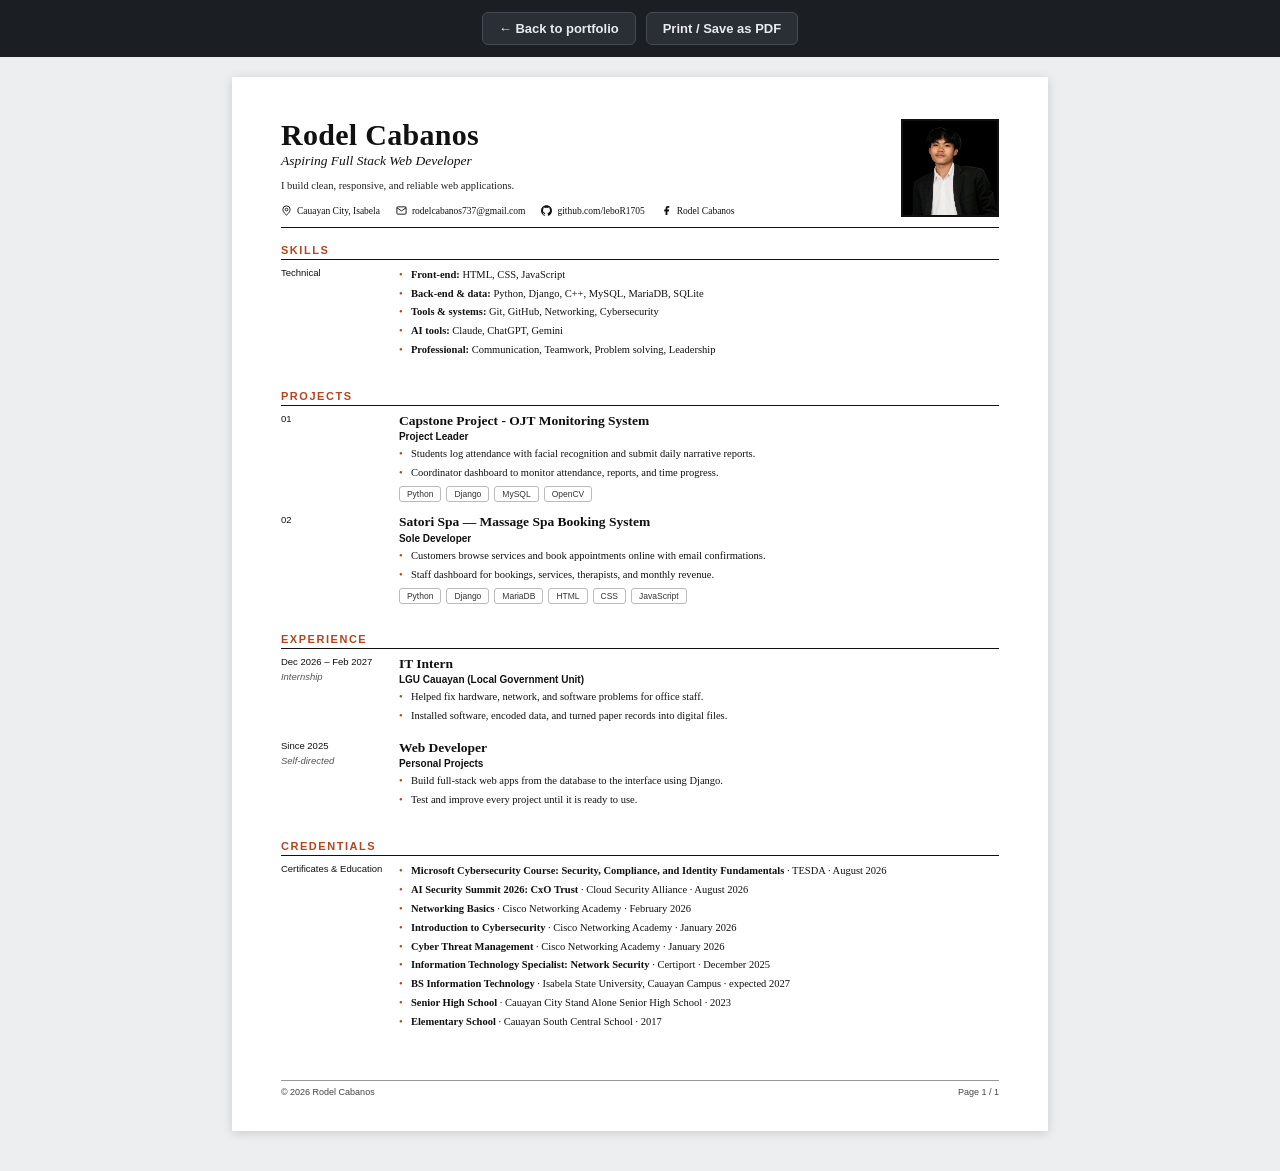
==== commit 22aafade: "iiiiiiiiiiiiiiiiiiiiiiiiiiiiiiiii" ====
--- a/resume.html
+++ b/resume.html
@@ -7,9 +7,9 @@
 <style>
   *{margin:0; padding:0; box-sizing:border-box;}
   body{
-    font-family:'Times New Roman', Times, serif;
-    color:#000;
-    background:#fff;
+    font-family:Georgia, 'Times New Roman', Times, serif;
+    color:#111;
+    background:#eceef0;
     -webkit-print-color-adjust:exact; print-color-adjust:exact;
   }
 
@@ -27,140 +27,119 @@
   .toolbar a:hover, .toolbar button:hover{border-color:#9ecbff; color:#fff;}
 
   .paper{
-    width:216mm; height:279mm; overflow:hidden;
+    width:216mm; min-height:279mm; overflow:hidden;
     margin:20px auto 40px;
-    padding:9mm 12mm 7mm;
+    padding:11mm 13mm 9mm;
     background:#fff;
     box-shadow:0 2px 10px rgba(0,0,0,.15);
-  }
-
-  /* header */
-  .head{
-    display:flex; justify-content:space-between; align-items:flex-start; gap:16px;
-  }
-  .head-text{flex:1;}
-  .head h1{
-    font-size:25px; font-weight:700; letter-spacing:.01em;
-    color:#000; line-height:1.05;
-  }
-  .head .title{
-    font-size:10px; font-weight:700; letter-spacing:.03em;
-    text-transform:uppercase; margin-top:6px; color:#000;
-  }
-  .head .contact{
-    font-size:9.5px; color:#000; margin-top:5px;
-    display:flex; flex-wrap:wrap; gap:2px 0;
-  }
-  .head .contact span, .head .contact a{color:#000; text-decoration:none;}
-  .head .contact .sep{margin:0 8px; color:#000;}
+    display:flex; flex-direction:column;
+  }
+  .body{
+    flex:1; display:flex; flex-direction:column;
+    justify-content:space-between;
+  }
+
+  :root{--accent:#b4451f;}
+
+  /* ---------- header ---------- */
+  .head{display:flex; justify-content:space-between; align-items:flex-start; gap:20px;}
+  .head-text{flex:1; min-width:0;}
+  .head h1{font-size:30px; font-weight:700; line-height:1.05; letter-spacing:.01em;}
+  .head .subtitle{font-style:italic; font-size:13.5px; margin-top:3px; color:#111;}
+  .head .tagline{font-size:10.5px; line-height:1.45; margin-top:9px; color:#222; max-width:74mm;}
+  .contact-row{
+    display:flex; flex-wrap:wrap; gap:4px 16px;
+    margin-top:12px; font-size:9.5px; color:#111;
+  }
+  .contact-row span, .contact-row a{display:inline-flex; align-items:center; gap:5px; color:#111; text-decoration:none;}
+  .contact-row a:hover{color:var(--accent);}
+  .contact-row svg{width:11px; height:11px; flex-shrink:0;}
   .head-photo{
-    width:28mm; height:35mm; border:1px solid #000;
+    width:26mm; height:26mm; aspect-ratio:1/1;
+    border:2px solid #111;
     flex-shrink:0; overflow:hidden;
   }
   .head-photo img{width:100%; height:100%; object-fit:cover; object-position:center top; display:block;}
-
-  .rule-double{
-    border:0; border-top:2.5px double #000;
-    margin:7px 0 0;
-  }
-
-  /* sections */
-  section{margin-top:7px;}
+  .head-rule{border:0; border-top:1px solid #111; margin-top:10px;}
+
+  /* ---------- sections ---------- */
+  section{margin-top:16px;}
   h2{
-    font-size:11px; font-weight:700; letter-spacing:.07em;
-    text-transform:uppercase; color:#000;
+    font-family:Arial, Helvetica, sans-serif;
+    font-size:11px; font-weight:700; letter-spacing:.14em;
+    text-transform:uppercase; color:var(--accent);
     margin-bottom:3px;
   }
-  .sec-rule{
-    border:0; border-top:1px solid #000;
-    margin:0 0 5px;
-  }
-
-  .row{
-    display:flex; justify-content:space-between; align-items:baseline;
-    gap:10px; font-size:10px;
-  }
-  .row .left{font-weight:700; color:#000;}
-  .row .right{font-weight:400; color:#000; white-space:nowrap;}
-  .sub{
-    font-style:italic; font-size:9.5px; color:#000;
-    margin:1px 0 0;
-  }
-  ul.bullets{
-    margin:3px 0 0; padding:0;
-    list-style:none;
-  }
+  .sec-rule{border:0; border-top:1px solid #111; margin:0 0 7px;}
+
+  .grid{display:grid; grid-template-columns:102px 1fr; gap:0 16px;}
+  .grid + .grid{margin-top:12px;}
+  .glabel{font-family:Arial, Helvetica, sans-serif; font-size:9.5px; color:#111; line-height:1.35;}
+  .glabel .sub{display:block; font-style:italic; color:#555; margin-top:2px;}
+
+  ul.bullets{margin:0; padding:0; list-style:none;}
   ul.bullets li{
-    font-size:9.5px; line-height:1.4; color:#000;
-    padding-left:11px; position:relative; margin-bottom:2px;
+    font-size:10.5px; line-height:1.55; color:#111;
+    padding-left:12px; position:relative; margin-bottom:3px;
   }
   ul.bullets li::before{
-    content:"•"; position:absolute; left:0; color:#000;
-  }
-  .stack{
-    font-size:9.5px; margin:3px 0 0; color:#000;
-  }
-  .entry{margin-bottom:6px;}
-  .entry:last-child{margin-bottom:0;}
-  .proj-head{
-    display:flex; justify-content:space-between; align-items:baseline; gap:10px;
-    font-size:10px;
-  }
-  .proj-head .name{font-weight:700;}
-  .proj-head .when{font-weight:400; white-space:nowrap;}
-  .proj-subhead{
-    font-style:italic; font-size:10.5px; font-weight:700;
-    color:#000; margin:8px 0 4px;
-  }
-
-  /* skills table */
-  .skills-table{
-    display:grid; grid-template-columns:120px 1fr; gap:4px 12px;
-    font-size:10px;
-  }
-  .skills-table .label{font-weight:700; color:#000;}
-  .skills-table .value{color:#000;}
-
-  /* certs */
-  ul.certs{
-    margin:0; padding:0; list-style:none;
-  }
-  ul.certs li{
-    font-size:9.5px; line-height:1.45; color:#000;
-    padding-left:11px; position:relative; margin-bottom:2px;
-  }
-  ul.certs li::before{
-    content:"•"; position:absolute; left:0; color:#000;
-  }
-  ul.certs li b{font-weight:700; color:#000;}
-  ul.certs li i{font-style:italic;}
-
-  .pro-skills{
-    font-size:10px; text-align:center; color:#000;
-    margin-top:1px;
+    content:"•"; position:absolute; left:0; color:var(--accent);
+  }
+
+  .pills{display:flex; flex-wrap:wrap; gap:5px; margin-top:5px;}
+  .pills span{
+    font-family:Arial, Helvetica, sans-serif; font-size:8.5px; color:#333;
+    border:1px solid #bbb; border-radius:3px; padding:2px 7px;
+  }
+
+  .entry h3{font-size:13.5px; font-weight:700; line-height:1.2;}
+  .entry .role{
+    font-family:Arial, Helvetica, sans-serif;
+    font-size:10px; font-weight:700; margin-top:2px; color:#111;
+  }
+  .entry ul.bullets{margin-top:4px;}
+
+  ul.list{margin:0; padding:0; list-style:none;}
+  ul.list li{
+    font-size:10.5px; line-height:1.6; color:#111;
+    padding-left:12px; position:relative; margin-bottom:2px;
+  }
+  ul.list li::before{
+    content:"•"; position:absolute; left:0; color:var(--accent);
+  }
+  ul.list li b{font-weight:700;}
+
+  /* ---------- footer ---------- */
+  .foot{
+    margin-top:28px;
+  }
+  .foot-row{
+    display:flex; justify-content:space-between; align-items:center;
+    font-family:Arial, Helvetica, sans-serif; font-size:9px; color:#444;
+    border-top:1px solid #999; margin-top:7px; padding-top:6px;
   }
 
   @media print{
+    body{background:#fff;}
     .toolbar{display:none;}
     .paper{
-      width:100%; height:auto; min-height:0; overflow:visible;
+      width:100%; height:100vh; min-height:0; overflow:hidden;
       margin:0; box-shadow:none;
-      padding:0;
+      padding:11mm 13mm 9mm;
     }
-    @page{
-      size:letter;
-      margin:9mm 12mm 7mm;
-    }
+    @page{ size:letter; margin:0; }
     section{break-inside:avoid; break-after:avoid;}
-    .head, .rule-double{break-after:avoid;}
+    .head, .head-rule{break-after:avoid;}
   }
   @media screen and (max-width:800px){
-    .paper{width:100%; height:auto; overflow:visible; margin:0; padding:16px;}
+    .paper{width:100%; min-height:0; height:auto; overflow:visible; margin:0; padding:16px;}
+    .body{display:block;}
     .head{flex-direction:column-reverse; align-items:center;}
     .head-text{text-align:center;}
-    .head .contact{justify-content:center;}
-    .skills-table{grid-template-columns:1fr;}
-    .pro-skills{text-align:left;}
+    .head .tagline{max-width:none;}
+    .contact-row{justify-content:center;}
+    .grid{grid-template-columns:1fr; gap:4px;}
+    .grid + .grid{margin-top:12px;}
   }
 </style>
 </head>
@@ -176,13 +155,13 @@
   <header class="head">
     <div class="head-text">
       <h1>Rodel Cabanos</h1>
-      <p class="title">Full-Stack Web Developer · Open to Freelance and Entry-Level Roles</p>
-      <div class="contact">
-        <span>Cauayan City, Isabela</span>
-        <span class="sep">|</span>
-        <a href="mailto:rodelcabanos737@gmail.com">rodelcabanos737@gmail.com</a>
-        <span class="sep">|</span>
-        <a href="https://github.com/leboR1705" target="_blank" rel="noopener">github.com/leboR1705</a>
+      <p class="subtitle">Aspiring Full Stack Web Developer</p>
+      <p class="tagline">I build clean, responsive, and reliable web applications.</p>
+      <div class="contact-row">
+        <span><svg viewBox="0 0 24 24" fill="none" stroke="currentColor" stroke-width="2"><path d="M20 10c0 6-8 12-8 12s-8-6-8-12a8 8 0 0 1 16 0Z"/><circle cx="12" cy="10" r="3"/></svg>Cauayan City, Isabela</span>
+        <a href="mailto:rodelcabanos737@gmail.com"><svg viewBox="0 0 24 24" fill="none" stroke="currentColor" stroke-width="2"><rect x="2" y="4" width="20" height="16" rx="2"/><path d="m22 6-10 7L2 6"/></svg>rodelcabanos737@gmail.com</a>
+        <a href="https://github.com/leboR1705" target="_blank" rel="noopener"><svg viewBox="0 0 24 24" fill="currentColor"><path d="M12 .297c-6.63 0-12 5.373-12 12 0 5.303 3.438 9.8 8.205 11.385.6.113.82-.258.82-.577 0-.285-.01-1.04-.015-2.04-3.338.724-4.042-1.61-4.042-1.61C4.422 18.07 3.633 17.7 3.633 17.7c-1.087-.744.084-.729.084-.729 1.205.084 1.838 1.236 1.838 1.236 1.07 1.835 2.809 1.305 3.495.998.108-.776.417-1.305.76-1.605-2.665-.3-5.466-1.332-5.466-5.93 0-1.31.465-2.38 1.235-3.22-.135-.303-.54-1.523.105-3.176 0 0 1.005-.322 3.3 1.23a11.5 11.5 0 0 1 3-.405c1.02.006 2.04.138 3 .405 2.28-1.552 3.285-1.23 3.285-1.23.645 1.653.24 2.873.12 3.176.765.84 1.23 1.91 1.23 3.22 0 4.61-2.805 5.625-5.475 5.92.42.36.81 1.096.81 2.22 0 1.606-.015 2.896-.015 3.286 0 .315.21.69.825.57C20.565 22.092 24 17.592 24 12.297c0-6.627-5.373-12-12-12"/></svg>github.com/leboR1705</a>
+        <a href="https://www.facebook.com/share/19pLEA3whV/" target="_blank" rel="noopener"><svg viewBox="0 0 24 24" fill="currentColor"><path d="M18 2h-3a5 5 0 0 0-5 5v3H7v4h3v8h4v-8h3l1-4h-4V7a1 1 0 0 1 1-1h3Z"/></svg>Rodel Cabanos</a>
       </div>
     </div>
     <div class="head-photo">
@@ -190,120 +169,106 @@
     </div>
   </header>
 
-  <hr class="rule-double">
-
-  <section>
-    <h2>Education</h2>
-    <hr class="sec-rule">
-    <div class="entry">
-      <div class="row">
-        <span class="left">Isabela State University — Cauayan Campus</span>
-        <span class="right">2027</span>
-      </div>
-      <p class="sub">Bachelor of Science in Information Technology</p>
-    </div>
-    <div class="entry">
-      <div class="row">
-        <span class="left">Cauayan City Stand Alone Senior High School</span>
-        <span class="right">2023</span>
-      </div>
-      <p class="sub">Senior High School</p>
-    </div>
-    <div class="entry">
-      <div class="row">
-        <span class="left">Cauayan South Central School</span>
-        <span class="right">2017</span>
-      </div>
-      <p class="sub">Elementary School</p>
+  <hr class="head-rule">
+
+  <div class="body">
+  <section>
+    <h2>Skills</h2>
+    <hr class="sec-rule">
+    <div class="grid">
+      <span class="glabel">Technical</span>
+      <ul class="list">
+        <li><b>Front-end:</b> HTML, CSS, JavaScript</li>
+        <li><b>Back-end &amp; data:</b> Python, Django, C++, MySQL, MariaDB, SQLite</li>
+        <li><b>Tools &amp; systems:</b> Git, GitHub, Networking, Cybersecurity</li>
+        <li><b>AI tools:</b> Claude, ChatGPT, Gemini</li>
+        <li><b>Professional:</b> Communication, Teamwork, Problem solving, Leadership</li>
+      </ul>
+    </div>
+  </section>
+
+  <section>
+    <h2>Projects</h2>
+    <hr class="sec-rule">
+    <div class="grid entry">
+      <span class="glabel">01</span>
+      <div>
+        <h3>Capstone Project - OJT Monitoring System</h3>
+        <p class="role">Project Leader</p>
+        <ul class="bullets">
+          <li>Students log attendance with facial recognition and submit daily narrative reports.</li>
+          <li>Coordinator dashboard to monitor attendance, reports, and time progress.</li>
+        </ul>
+        <div class="pills"><span>Python</span><span>Django</span><span>MySQL</span><span>OpenCV</span></div>
+      </div>
+    </div>
+    <div class="grid entry">
+      <span class="glabel">02</span>
+      <div>
+        <h3>Satori Spa — Massage Spa Booking System</h3>
+        <p class="role">Sole Developer</p>
+        <ul class="bullets">
+          <li>Customers browse services and book appointments online with email confirmations.</li>
+          <li>Staff dashboard for bookings, services, therapists, and monthly revenue.</li>
+        </ul>
+        <div class="pills"><span>Python</span><span>Django</span><span>MariaDB</span><span>HTML</span><span>CSS</span><span>JavaScript</span></div>
+      </div>
     </div>
   </section>
 
   <section>
     <h2>Experience</h2>
     <hr class="sec-rule">
-    <div class="entry">
-      <div class="row">
-        <span class="left">IT Intern — LGU Cauayan (Local Government Unit)</span>
-        <span class="right">Dec 2026 – Feb 2027</span>
-      </div>
-      <ul class="bullets">
-        <li>Completed On-the-Job Training with the municipal ICT team, providing hardware and network troubleshooting and day-to-day technical support to office staff.</li>
-        <li>Handled software installation and maintenance, data encoding, and digitization of physical records into organized digital files.</li>
-        <li>Documented internal IT processes and assisted in maintaining equipment inventory across departments.</li>
+    <div class="grid entry">
+      <span class="glabel">Dec 2026 – Feb 2027<span class="sub">Internship</span></span>
+      <div>
+        <h3>IT Intern</h3>
+        <p class="role">LGU Cauayan (Local Government Unit)</p>
+        <ul class="bullets">
+          <li>Helped fix hardware, network, and software problems for office staff.</li>
+          <li>Installed software, encoded data, and turned paper records into digital files.</li>
+        </ul>
+      </div>
+    </div>
+    <div class="grid entry">
+      <span class="glabel">Since 2025<span class="sub">Self-directed</span></span>
+      <div>
+        <h3>Web Developer</h3>
+        <p class="role">Personal Projects</p>
+        <ul class="bullets">
+          <li>Build full-stack web apps from the database to the interface using Django.</li>
+          <li>Test and improve every project until it is ready to use.</li>
+        </ul>
+      </div>
+    </div>
+  </section>
+
+  <section>
+    <h2>Credentials</h2>
+    <hr class="sec-rule">
+    <div class="grid">
+      <span class="glabel">Certificates &amp; Education</span>
+      <ul class="list">
+        <li><b>Microsoft Cybersecurity Course: Security, Compliance, and Identity Fundamentals</b> · TESDA · August 2026</li>
+        <li><b>AI Security Summit 2026: CxO Trust</b> · Cloud Security Alliance · August 2026</li>
+        <li><b>Networking Basics</b> · Cisco Networking Academy · February 2026</li>
+        <li><b>Introduction to Cybersecurity</b> · Cisco Networking Academy · January 2026</li>
+        <li><b>Cyber Threat Management</b> · Cisco Networking Academy · January 2026</li>
+        <li><b>Information Technology Specialist: Network Security</b> · Certiport · December 2025</li>
+        <li><b>BS Information Technology</b> · Isabela State University, Cauayan Campus · expected 2027</li>
+        <li><b>Senior High School</b> · Cauayan City Stand Alone Senior High School · 2023</li>
+        <li><b>Elementary School</b> · Cauayan South Central School · 2017</li>
       </ul>
     </div>
-
-    <div class="entry">
-      <div class="row">
-        <span class="left">Personal Projects — Web Developer</span>
-        <span class="right">Since 2025</span>
-      </div>
-      <ul class="bullets">
-        <li>Design and build full-stack web applications independently using HTML, CSS, JavaScript, Python, and Django.</li>
-        <li>Handled back-end logic, databases, and clean UI end-to-end, from concept to deployment.</li>
-        <li>Documented each project and improved it through testing and iteration. See the Projects section below.</li>
-      </ul>
-    </div>
-
-    <p class="proj-subhead">Project Experience</p>
-
-    <div class="entry">
-      <div class="proj-head">
-        <span class="name">Capstone Project - OJT Monitoring System</span>
-        <span class="when">Project Leader, Collaborator</span>
-      </div>
-      <ul class="bullets">
-        <li>Built a Django app for OJT students to log attendance via facial recognition, track time progress, and submit daily narrative reports.</li>
-        <li>Implemented a coordinator dashboard to monitor attendance, narrative reports, and overall progress.</li>
-        <li>Integrated OpenCV for camera-based facial recognition attendance.</li>
-      </ul>
-      <p class="stack"><b>Stack:</b> Python, Django, MySQL, OpenCV</p>
-    </div>
-
-    <div class="entry">
-      <div class="proj-head">
-        <span class="name">Satori Spa — Massage Spa Booking System</span>
-        <span class="when">Sole Developer</span>
-      </div>
-      <ul class="bullets">
-        <li>Developed a Django booking platform where customers browse services and book appointments online with email confirmations.</li>
-        <li>Created a staff admin dashboard to manage bookings, services, therapists, and track monthly revenue.</li>
-      </ul>
-      <p class="stack"><b>Stack:</b> Python, Django, MariaDB, HTML, CSS, JavaScript</p>
-    </div>
-  </section>
-
-  <section>
-    <h2>Technical Skills</h2>
-    <hr class="sec-rule">
-    <div class="skills-table">
-      <span class="label">Front End</span>
-      <span class="value">HTML, CSS, JavaScript</span>
-      <span class="label">Back End &amp; Database</span>
-      <span class="value">Python, Django, C++, MySQL, MariaDB, SQLite</span>
-      <span class="label">Frameworks &amp; Tools</span>
-      <span class="value">Django, Git, GitHub, OpenCV, Networking, Cybersecurity</span>
-    </div>
-  </section>
-
-  <section>
-    <h2>Certifications &amp; Training</h2>
-    <hr class="sec-rule">
-    <ul class="certs">
-      <li><b>Microsoft Cybersecurity Course: Security, Compliance, and Identity Fundamentals</b> — <i>TESDA, August 2026</i></li>
-      <li><b>Artificial Intelligence Security Summit 2026: CxO Trust</b> — <i>Cloud Security Alliance, August 2026</i></li>
-      <li><b>Networking Basics</b> — <i>Cisco Networking Academy, February 2026</i></li>
-      <li><b>Introduction to Cybersecurity</b> — <i>Cisco Networking Academy, January 2026</i></li>
-      <li><b>Cyber Threat Management</b> — <i>Cisco Networking Academy, January 2026</i></li>
-      <li><b>Information Technology Specialist — Network Security</b> — <i>Certiport, December 2025</i></li>
-    </ul>
-  </section>
-
-  <section>
-    <h2>Professional Skills</h2>
-    <hr class="sec-rule">
-    <p class="pro-skills">Communication &nbsp;|&nbsp; Teamwork &nbsp;|&nbsp; Problem Solving &nbsp;|&nbsp; Leadership</p>
-  </section>
+  </section>
+
+  <div class="foot">
+    <div class="foot-row">
+      <span>© 2026 Rodel Cabanos</span>
+      <span>Page 1 / 1</span>
+    </div>
+  </div>
+  </div>
 
 </div>
 </body>
